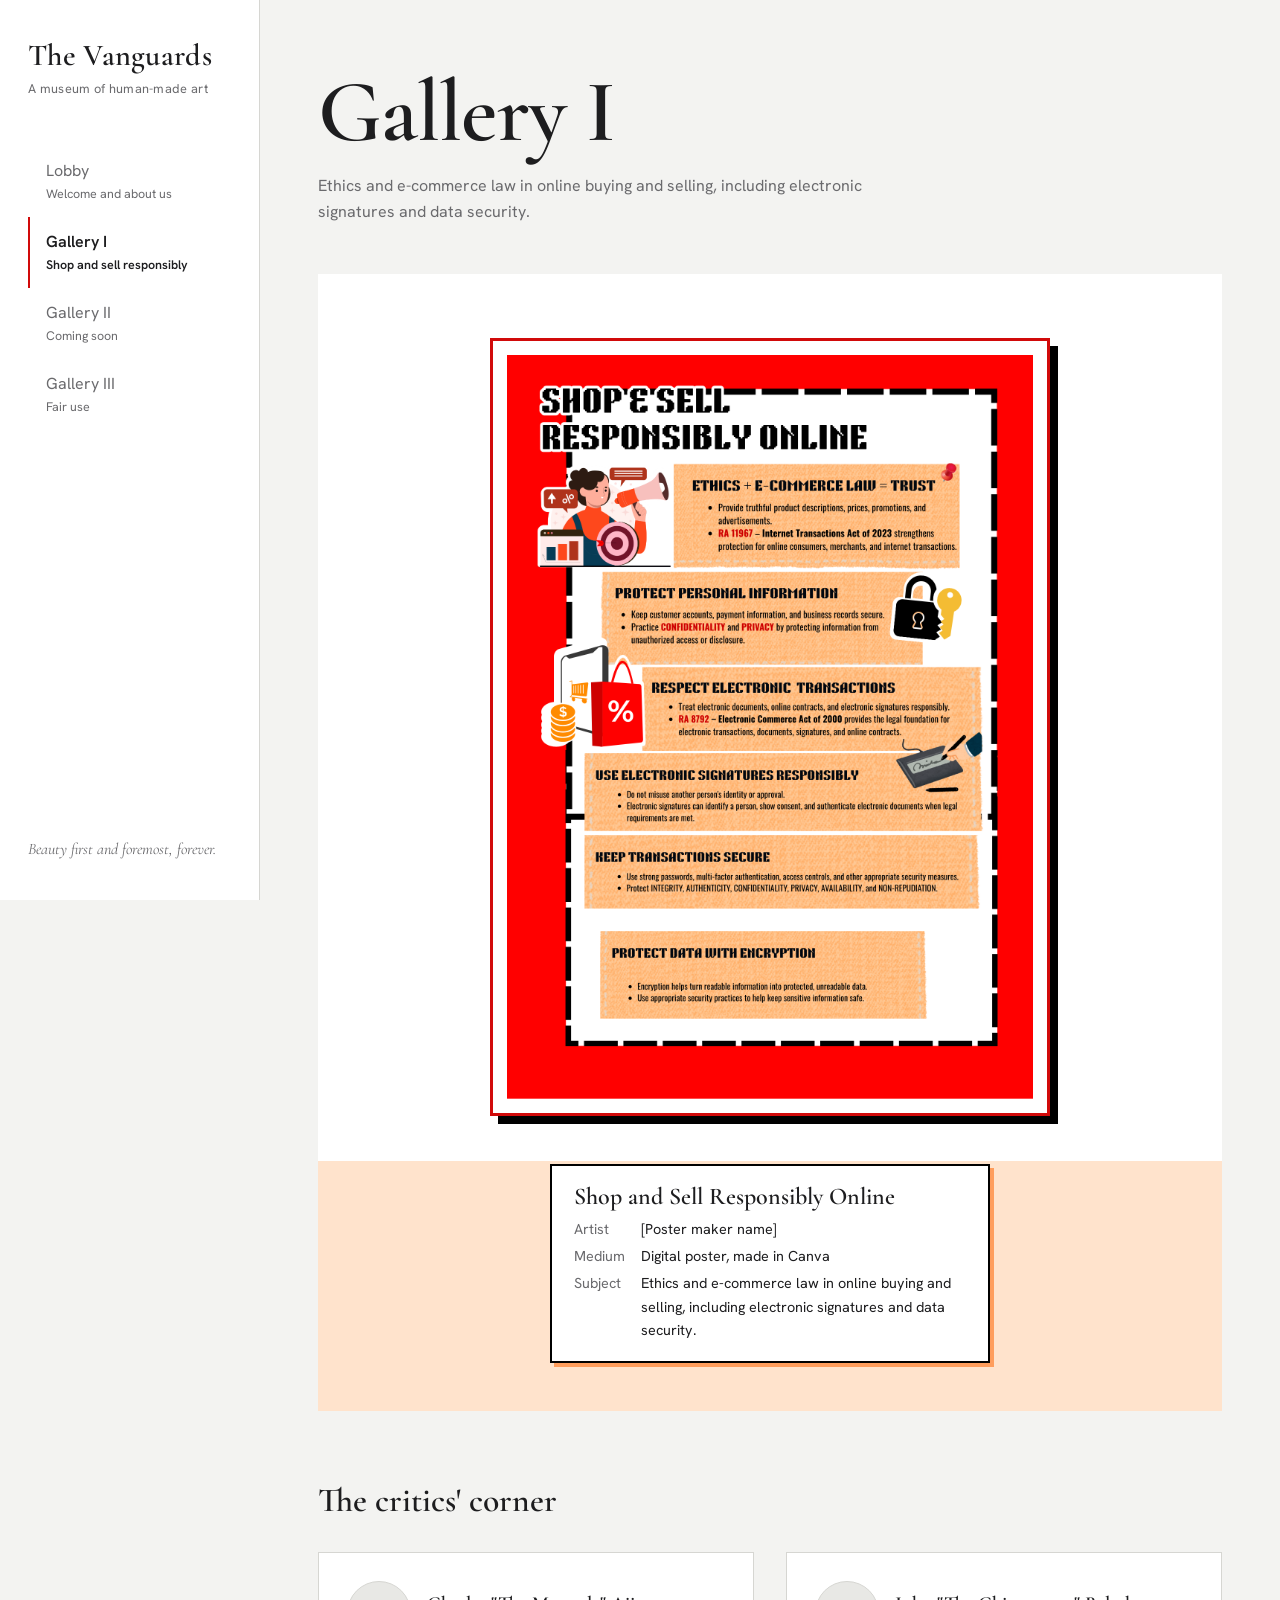
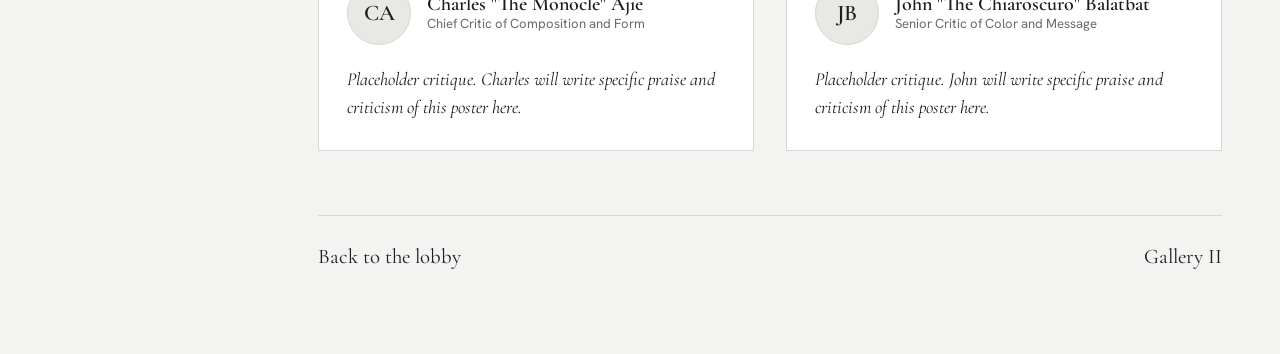
==== artPoster1.html @ 9e4303ab "Uploaded local files poster1 was made by Patricia Pepito poster2 was made by Stefany Dizon (not upl" ====
<!DOCTYPE html>
<html lang="en">
<head>
<meta charset="utf-8">
<meta name="viewport" content="width=device-width, initial-scale=1">
<title>Shop and Sell Responsibly Online | The Vanguards Museum</title>
<link rel="preconnect" href="https://fonts.googleapis.com">
<link rel="preconnect" href="https://fonts.gstatic.com" crossorigin>
<link href="https://fonts.googleapis.com/css2?family=Cormorant+Garamond:ital,wght@0,500;0,600;1,500&family=Hanken+Grotesk:wght@400;600&display=swap" rel="stylesheet">
<link rel="stylesheet" href="css/Styles.css">
</head>
<body class="room-1">
<aside class="sidebar">
  <a class="brand" href="index.html">The Vanguards<small>A museum of human-made art</small></a>
  <nav aria-label="Museum">
    <a href="index.html">Lobby<span>Welcome and about us</span></a>
    <a href="artPoster1.html" aria-current="page">Gallery I<span>Shop and sell responsibly</span></a>
    <a href="artPoster2.html">Gallery II<span>Coming soon</span></a>
    <a href="artPoster3.html">Gallery III<span>Fair use</span></a>
  </nav>
  <p class="side-note">Beauty first and foremost, forever.</p>
</aside>
<main>
<header class="room-head">
  <h1>Gallery I</h1>
  <p>Ethics and e-commerce law in online buying and selling, including electronic signatures and data security.</p>
</header>

<div class="hall">
  <figure class="frame"><img src="img/poster1.png" alt="Red poster titled Shop and Sell Responsibly Online, with orange note panels on ethics, personal information, electronic transactions, e-signatures, secure transactions and encryption."></figure>
  <div class="plaque">
    <h2>Shop and Sell Responsibly Online</h2>
    <dl>
      <dt>Artist</dt><dd>[Poster maker name]</dd>
      <dt>Medium</dt><dd>Digital poster, made in Canva</dd>
      <dt>Subject</dt><dd>Ethics and e-commerce law in online buying and selling, including electronic signatures and data security.</dd>
    </dl>
  </div>
</div>

<section aria-labelledby="critics-title">
  <h2 id="critics-title">The critics' corner</h2>
  <div class="critics">
    <article class="critique">
      <div class="critic">
        <div class="avatar" aria-hidden="true">CA</div>
        <div><h3>Charles "The Monocle" Ajie</h3><p>Chief Critic of Composition and Form</p></div>
      </div>
      <blockquote>Placeholder critique. Charles will write specific praise and criticism of this poster here.</blockquote>
    </article>
    <article class="critique">
      <div class="critic">
        <div class="avatar" aria-hidden="true">JB</div>
        <div><h3>John "The Chiaroscuro" Balatbat</h3><p>Senior Critic of Color and Message</p></div>
      </div>
      <blockquote>Placeholder critique. John will write specific praise and criticism of this poster here.</blockquote>
    </article>
  </div>
</section>

<nav class="pager" aria-label="Gallery pages">
  <a href="index.html">Back to the lobby</a>
  <a href="artPoster2.html">Gallery II</a>
</nav>
</main>
</body>
</html>
---- css/Styles.css ----
/* The Vanguards Museum - shared styles */
:root{
  --wall:#f3f3f1; --floor:#e8e8e5; --ink:#1d1d1f; --muted:#6a6a6d; --line:#d6d6d2;
  --accent:#8a6d3b; --side-w:260px;
  --serif:"Cormorant Garamond",Georgia,serif; --sans:"Hanken Grotesk",system-ui,sans-serif;
}
*{box-sizing:border-box;margin:0}
html{scroll-behavior:smooth}
body{font:400 1rem/1.65 var(--sans);color:var(--ink);background:var(--wall);padding-left:var(--side-w)}
a{color:inherit}
:focus-visible{outline:2px solid var(--accent);outline-offset:3px}

/* Sidebar */
.sidebar{position:fixed;inset:0 auto 0 0;width:var(--side-w);padding:2.5rem 1.75rem;display:flex;flex-direction:column;background:#fff;border-right:1px solid var(--line);z-index:5}
.brand{font:600 1.9rem/1.05 var(--serif);text-decoration:none;letter-spacing:.01em}
.brand small{display:block;margin-top:.5rem;font:400 .8rem/1.4 var(--sans);color:var(--muted)}
.sidebar nav{margin-top:3rem;display:flex;flex-direction:column}
.sidebar nav a{padding:.75rem 0 .75rem 1rem;border-left:2px solid transparent;text-decoration:none;color:var(--muted);transition:color .2s,border-color .2s}
.sidebar nav a span{display:block;font-size:.78rem}
.sidebar nav a:hover,.sidebar nav a[aria-current]{color:var(--ink);border-color:var(--accent)}
.sidebar nav a[aria-current]{font-weight:600}
.side-note{margin-top:auto;font:italic 1rem/1.4 var(--serif);color:var(--muted)}

/* Layout */
main{max-width:1000px;margin:0 auto;padding:4rem 3rem 5rem}
h1,h2,h3{font-family:var(--serif);font-weight:600;line-height:1.1}
h1{font-size:clamp(3rem,7vw,5.5rem);letter-spacing:-.01em}
h2{font-size:2.1rem;margin-bottom:1rem}
h3{font-size:1.4rem}
p{max-width:64ch}
section{margin-top:4.5rem}
.lede{font:italic 1.5rem/1.4 var(--serif);margin-top:1.5rem;max-width:34ch}

/* Lobby */
.hero{padding:3rem 0;border-bottom:1px solid var(--line)}
.two-col{display:grid;grid-template-columns:1fr 1fr;gap:3rem}
.preserve-list{list-style:none;padding:0;border-top:1px solid var(--line)}
.preserve-list li{padding:.9rem 0;border-bottom:1px solid var(--line)}
.preserve-list strong{font-family:var(--serif);font-size:1.25rem;font-weight:600;display:block}
.members{display:grid;grid-template-columns:repeat(auto-fit,minmax(200px,1fr));gap:2.5rem 2rem}
.member h3{font-size:1.3rem}
.member .role{font-size:.8rem;color:var(--accent);margin-bottom:.15rem}
.room-links{display:grid;grid-template-columns:repeat(3,1fr);gap:1.5rem}
.room-links a{display:block;padding:1.5rem;background:#fff;border:1px solid var(--line);text-decoration:none;transition:border-color .2s}
.room-links a:hover{border-color:var(--accent)}
.room-links span{display:block;color:var(--muted);font-size:.85rem;margin-top:.4rem}

/* Poster rooms */
.room-head p{color:var(--muted);margin-top:.75rem}
.hall{margin-top:3rem;padding:4rem 2rem 3rem;background:linear-gradient(#fafaf9 78%,var(--floor) 78%);text-align:center}
.frame{display:inline-block;max-width:min(100%,560px);padding:14px;background:#fff;border:1px solid #cfcfca;box-shadow:0 30px 40px -25px rgba(0,0,0,.45)}
.frame img{display:block;width:100%;height:auto}
.frame.empty{width:min(100%,460px);aspect-ratio:3/4;display:grid;place-items:center;color:var(--muted);font:italic 1.3rem var(--serif);border-style:dashed}
.plaque{max-width:440px;margin:2.5rem auto 0;text-align:left;padding:1.1rem 1.4rem;background:#fff;border:1px solid var(--line);font-size:.9rem}
.plaque h2{font-size:1.5rem;margin:0 0 .4rem}
.plaque dl{display:grid;grid-template-columns:auto 1fr;gap:.2rem 1rem;margin-top:.5rem}
.plaque dt{color:var(--muted)}
.plaque dd{margin:0}
.critics{display:grid;grid-template-columns:1fr 1fr;gap:2rem;margin-top:2rem}
.critique{background:#fff;border:1px solid var(--line);padding:1.75rem}
.critic{display:flex;gap:1rem;align-items:center;margin-bottom:1.25rem}
.avatar{flex:none;width:64px;height:64px;border-radius:50%;background:var(--floor);border:1px solid var(--line);display:grid;place-items:center;font:600 1.4rem var(--serif);overflow:hidden}
.avatar img{width:100%;height:100%;object-fit:cover}
.critic h3{font-size:1.25rem}
.critic p{font-size:.82rem;color:var(--muted);line-height:1.35}
.critique blockquote{font:italic 1.15rem/1.55 var(--serif)}
.pager{display:flex;justify-content:space-between;margin-top:4rem;padding-top:1.5rem;border-top:1px solid var(--line)}
.pager a{text-decoration:none;font-family:var(--serif);font-size:1.3rem}
.pager a:hover{color:var(--accent)}

/* Room themes */
.room-1{--accent:#d10a0a}
.room-1 .frame{border:3px solid #d10a0a;box-shadow:8px 8px 0 #000}
.room-1 .plaque{border:2px solid #000;box-shadow:4px 4px 0 #ff9d5c}
.room-1 .hall{background:linear-gradient(#fff 78%,#ffe3cc 78%)}
.room-3{--accent:#c9a45a;--wall:#15100a;--ink:#f1e6d0;--muted:#a99b82;--line:#3a2f20;--floor:#0c0906}
.room-3 .sidebar,.room-3 .plaque,.room-3 .critique{background:#1d160d}
.room-3 .hall{background:radial-gradient(ellipse at 50% 0,#4a3719 0,#15100a 70%)}
.room-3 .frame{background:#0c0906;border-color:var(--accent);box-shadow:0 0 70px -10px rgba(201,164,90,.5)}
.room-3 .avatar{background:#2a2014}
.room-3 h1{color:var(--accent)}

/* Small screens: sidebar becomes a top strip */
@media (max-width:860px){
  body{padding-left:0}
  .sidebar{position:static;width:auto;padding:1.25rem 1.25rem .5rem;border-right:0;border-bottom:1px solid var(--line)}
  .sidebar nav{margin-top:1rem;flex-direction:row;flex-wrap:wrap;gap:.25rem 1rem}
  .sidebar nav a{padding:.4rem 0;border-left:0;border-bottom:2px solid transparent}
  .sidebar nav a span,.side-note{display:none}
  main{padding:2.5rem 1.25rem 4rem}
  .two-col,.critics,.room-links{grid-template-columns:1fr}
}
@media (prefers-reduced-motion:reduce){*{transition:none!important;scroll-behavior:auto!important}}
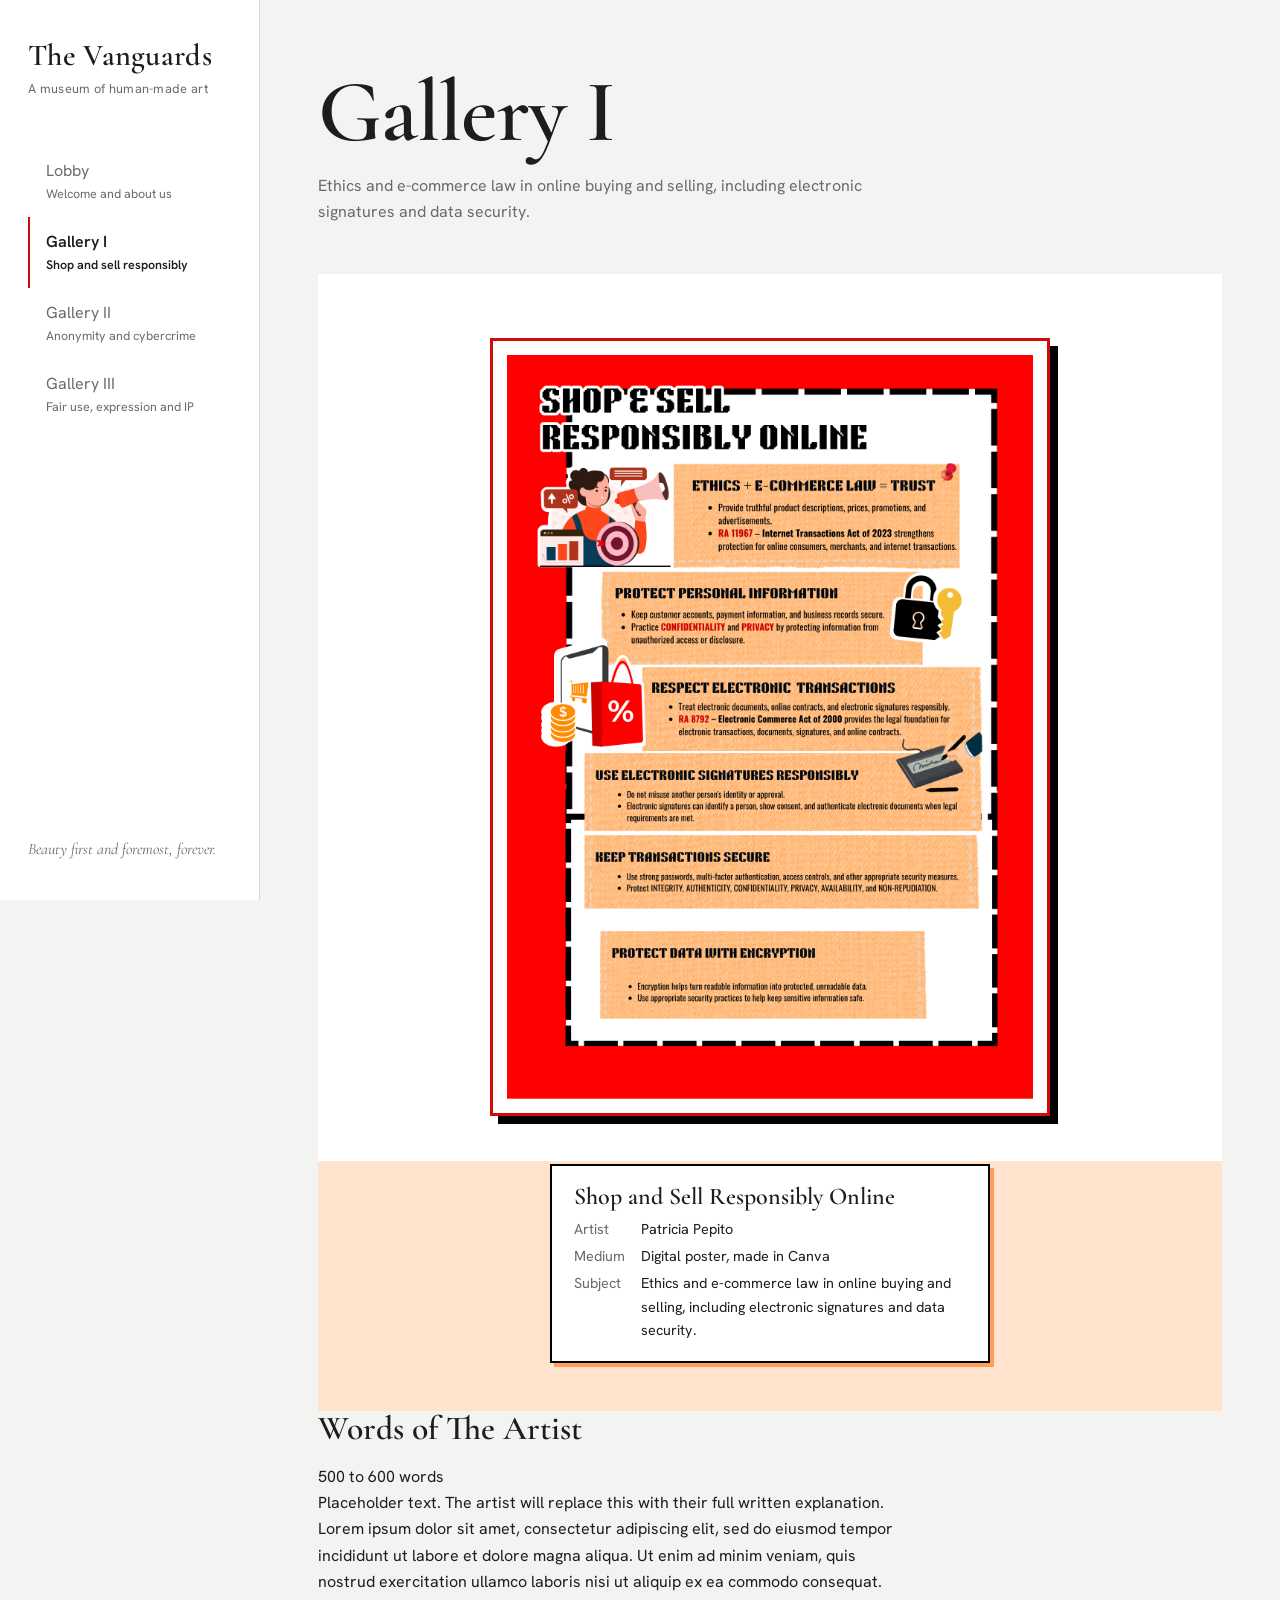
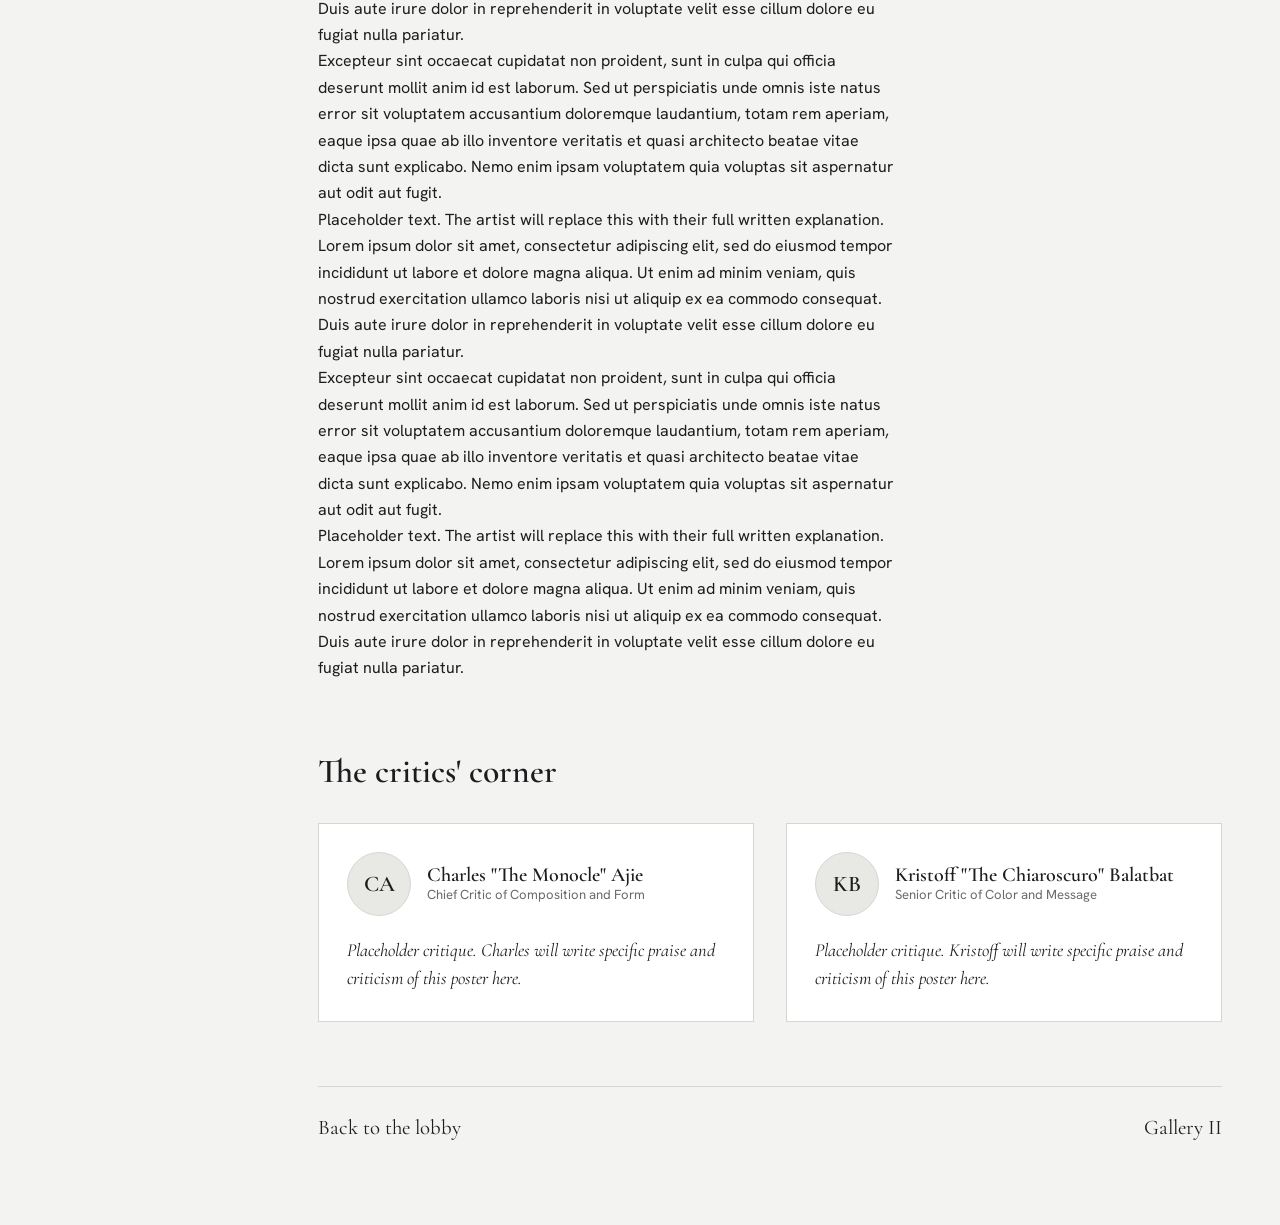
==== commit a5b5b779: "Updated files with locals" ====
--- a/artPoster1.html
+++ b/artPoster1.html
@@ -7,6 +7,7 @@
 <link rel="preconnect" href="https://fonts.googleapis.com">
 <link rel="preconnect" href="https://fonts.gstatic.com" crossorigin>
 <link href="https://fonts.googleapis.com/css2?family=Cormorant+Garamond:ital,wght@0,500;0,600;1,500&family=Hanken+Grotesk:wght@400;600&display=swap" rel="stylesheet">
+<link rel="icon" href="data:image/svg+xml,<svg xmlns=%22http://www.w3.org/2000/svg%22 viewBox=%220 0 100 100%22><text y=%22.9em%22 font-size=%2290%22>🗿</text></svg>">
 <link rel="stylesheet" href="css/Styles.css">
 </head>
 <body class="room-1">
@@ -15,8 +16,8 @@
   <nav aria-label="Museum">
     <a href="index.html">Lobby<span>Welcome and about us</span></a>
     <a href="artPoster1.html" aria-current="page">Gallery I<span>Shop and sell responsibly</span></a>
-    <a href="artPoster2.html">Gallery II<span>Coming soon</span></a>
-    <a href="artPoster3.html">Gallery III<span>Fair use</span></a>
+    <a href="artPoster2.html">Gallery II<span>Anonymity and cybercrime</span></a>
+    <a href="artPoster3.html">Gallery III<span>Fair use, expression and IP</span></a>
   </nav>
   <p class="side-note">Beauty first and foremost, forever.</p>
 </aside>
@@ -26,16 +27,30 @@
   <p>Ethics and e-commerce law in online buying and selling, including electronic signatures and data security.</p>
 </header>
 
+<div class="showcase">
 <div class="hall">
   <figure class="frame"><img src="img/poster1.png" alt="Red poster titled Shop and Sell Responsibly Online, with orange note panels on ethics, personal information, electronic transactions, e-signatures, secure transactions and encryption."></figure>
   <div class="plaque">
     <h2>Shop and Sell Responsibly Online</h2>
     <dl>
-      <dt>Artist</dt><dd>[Poster maker name]</dd>
+      <dt>Artist</dt><dd>Patricia Pepito</dd>
       <dt>Medium</dt><dd>Digital poster, made in Canva</dd>
       <dt>Subject</dt><dd>Ethics and e-commerce law in online buying and selling, including electronic signatures and data security.</dd>
     </dl>
   </div>
+</div>
+
+<aside class="essay" aria-labelledby="essay-title">
+  <article class="essay-card single">
+    <h2 id="essay-title">Words of The Artist</h2>
+    <p class="prompt">500 to 600 words</p>
+      <p>Placeholder text. The artist will replace this with their full written explanation. Lorem ipsum dolor sit amet, consectetur adipiscing elit, sed do eiusmod tempor incididunt ut labore et dolore magna aliqua. Ut enim ad minim veniam, quis nostrud exercitation ullamco laboris nisi ut aliquip ex ea commodo consequat. Duis aute irure dolor in reprehenderit in voluptate velit esse cillum dolore eu fugiat nulla pariatur.</p>
+      <p>Excepteur sint occaecat cupidatat non proident, sunt in culpa qui officia deserunt mollit anim id est laborum. Sed ut perspiciatis unde omnis iste natus error sit voluptatem accusantium doloremque laudantium, totam rem aperiam, eaque ipsa quae ab illo inventore veritatis et quasi architecto beatae vitae dicta sunt explicabo. Nemo enim ipsam voluptatem quia voluptas sit aspernatur aut odit aut fugit.</p>
+      <p>Placeholder text. The artist will replace this with their full written explanation. Lorem ipsum dolor sit amet, consectetur adipiscing elit, sed do eiusmod tempor incididunt ut labore et dolore magna aliqua. Ut enim ad minim veniam, quis nostrud exercitation ullamco laboris nisi ut aliquip ex ea commodo consequat. Duis aute irure dolor in reprehenderit in voluptate velit esse cillum dolore eu fugiat nulla pariatur.</p>
+      <p>Excepteur sint occaecat cupidatat non proident, sunt in culpa qui officia deserunt mollit anim id est laborum. Sed ut perspiciatis unde omnis iste natus error sit voluptatem accusantium doloremque laudantium, totam rem aperiam, eaque ipsa quae ab illo inventore veritatis et quasi architecto beatae vitae dicta sunt explicabo. Nemo enim ipsam voluptatem quia voluptas sit aspernatur aut odit aut fugit.</p>
+      <p>Placeholder text. The artist will replace this with their full written explanation. Lorem ipsum dolor sit amet, consectetur adipiscing elit, sed do eiusmod tempor incididunt ut labore et dolore magna aliqua. Ut enim ad minim veniam, quis nostrud exercitation ullamco laboris nisi ut aliquip ex ea commodo consequat. Duis aute irure dolor in reprehenderit in voluptate velit esse cillum dolore eu fugiat nulla pariatur.</p>
+  </article>
+</aside>
 </div>
 
 <section aria-labelledby="critics-title">
@@ -50,10 +65,10 @@
     </article>
     <article class="critique">
       <div class="critic">
-        <div class="avatar" aria-hidden="true">JB</div>
-        <div><h3>John "The Chiaroscuro" Balatbat</h3><p>Senior Critic of Color and Message</p></div>
+        <div class="avatar" aria-hidden="true">KB</div>
+        <div><h3>Kristoff "The Chiaroscuro" Balatbat</h3><p>Senior Critic of Color and Message</p></div>
       </div>
-      <blockquote>Placeholder critique. John will write specific praise and criticism of this poster here.</blockquote>
+      <blockquote>Placeholder critique. Kristoff will write specific praise and criticism of this poster here.</blockquote>
     </article>
   </div>
 </section>
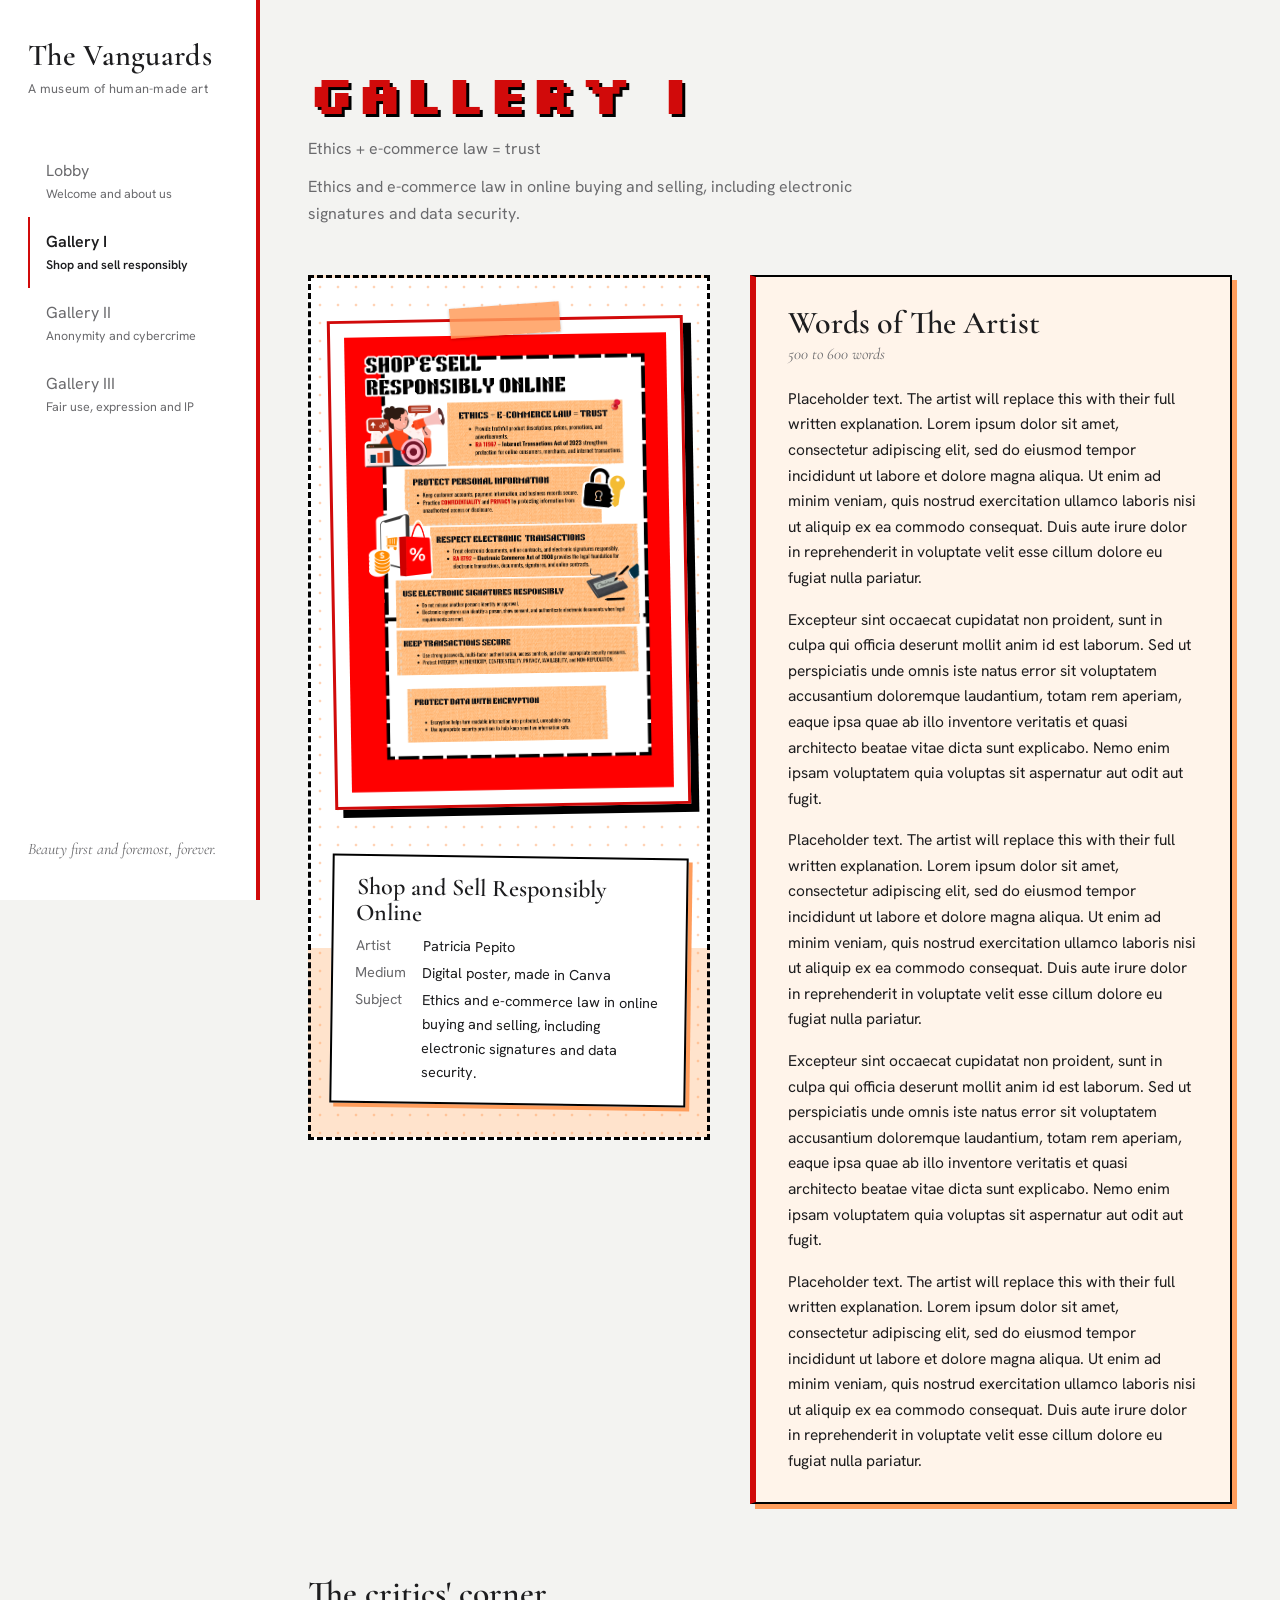
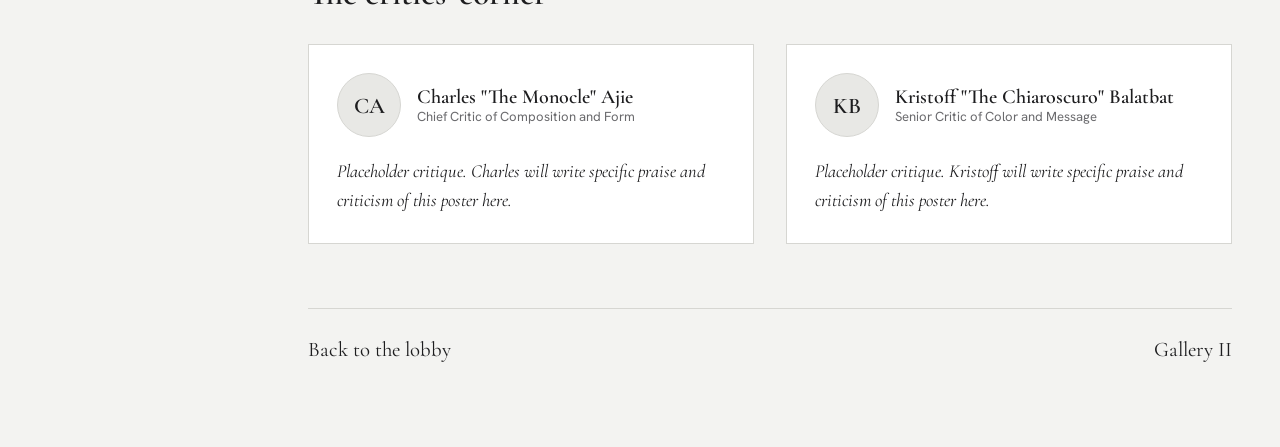
==== commit 29ce65cc: "Updated html" ====
--- a/artPoster1.html
+++ b/artPoster1.html
@@ -24,6 +24,7 @@
 <main>
 <header class="room-head">
   <h1>Gallery I</h1>
+  <p class="tagline">Ethics + e-commerce law = trust</p>
   <p>Ethics and e-commerce law in online buying and selling, including electronic signatures and data security.</p>
 </header>
 
--- a/css/Styles.css
+++ b/css/Styles.css
@@ -1,3 +1,4 @@
+@import url("https://fonts.googleapis.com/css2?family=Silkscreen:wght@400;700&family=Bodoni+Moda:ital,wght@0,500;0,600;1,500&display=swap");
 /* The Vanguards Museum - shared styles */
 :root{
   --wall:#f3f3f1; --floor:#e8e8e5; --ink:#1d1d1f; --muted:#6a6a6d; --line:#d6d6d2;
@@ -91,3 +92,47 @@
   .two-col,.critics,.room-links{grid-template-columns:1fr}
 }
 @media (prefers-reduced-motion:reduce){*{transition:none!important;scroll-behavior:auto!important}}
+
+/* Showcase: poster on the left, written explanation on the right */
+main:has(.showcase){max-width:1240px}
+.showcase{display:grid;grid-template-columns:minmax(0,5fr) minmax(0,6fr);gap:2.5rem;align-items:start;margin-top:3rem}
+.showcase .hall{margin-top:0;padding:2.5rem 1.25rem 2rem;position:sticky;top:1.5rem}
+.essay{display:grid;gap:1rem}
+.essay-head p{color:var(--muted);font-size:.9rem}
+.essay-head h2{margin-bottom:.25rem}
+.essay-card{background:#fff;border:1px solid var(--line);border-left:3px solid var(--accent);padding:1.25rem 1.5rem}
+.essay-card h3{margin-bottom:.2rem}
+.essay-card .prompt{font:italic 1rem/1.4 var(--serif);color:var(--muted);margin-bottom:.6rem}
+.essay-card p:last-child{font-size:.95rem}
+.essay-card.position{border:1px solid var(--accent);border-left-width:3px;background:#fbfaf7}
+.room-2{--accent:#8f1019}
+.room-2 .frame{border-color:var(--accent);border-width:2px}
+.room-1 .essay-card{border-color:#000;border-left:5px solid #d10a0a;background:#fff4ea}
+.room-3 .essay-card,.room-3 .essay-card.position{background:#1d160d}
+@media (max-width:1100px){.showcase{grid-template-columns:1fr}.showcase .hall{position:static}}
+
+/* Single written-explanation card */
+.essay-card.single{border-left-width:3px;padding:1.75rem 2rem}
+.essay-card.single h2{font-size:2rem;margin-bottom:.2rem}
+.essay-card.single p{margin-bottom:1rem;max-width:none;font-size:.97rem}
+.essay-card.single p:last-child{margin-bottom:0}
+.essay-card.single .prompt{font-size:1rem;margin-bottom:1.25rem}
+
+/* Gallery I: pixel and paper-craft styling to echo the poster */
+.room-1 h1{font-family:"Silkscreen",monospace;font-weight:700;font-size:clamp(2rem,5vw,3.4rem);color:#d10a0a;text-shadow:3px 3px 0 #000;letter-spacing:.02em}
+.room-1 .sidebar{border-right:4px solid #d10a0a}
+.room-1 .hall{border:3px dashed #000;background:radial-gradient(rgba(255,157,92,.45) 1.5px,transparent 1.6px) 0 0/18px 18px,linear-gradient(#fff 78%,#ffe3cc 78%)}
+.room-1 .frame{position:relative;transform:rotate(-1deg)}
+.room-1 .frame::before{content:"";position:absolute;top:-16px;left:50%;width:110px;height:30px;margin-left:-55px;background:rgba(255,157,92,.85);transform:rotate(-3deg);box-shadow:0 1px 3px rgba(0,0,0,.25)}
+.room-1 .plaque{transform:rotate(.8deg)}
+.room-1 .essay-card.single{border:2px solid #000;border-left:6px solid #d10a0a;box-shadow:5px 5px 0 #ff9d5c}
+
+/* Gallery II: crimson, binary code and a gallery spotlight */
+.room-2 h1{font-family:"Bodoni Moda",var(--serif);font-weight:500;color:var(--accent);letter-spacing:.03em}
+.room-2 .room-head::after{content:"";display:block;width:90px;height:2px;margin-top:1.25rem;background:var(--accent)}
+.room-2 .sidebar{border-right:1px solid var(--accent)}
+.room-2 .hall{background:url("data:image/svg+xml,%3Csvg xmlns='http://www.w3.org/2000/svg' width='150' height='90'%3E%3Cg font-family='monospace' font-size='12' fill='%238f1019' fill-opacity='.11'%3E%3Ctext x='0' y='14'%3E0 1 1 0 1 0 0 1 1 0%3C/text%3E%3Ctext x='0' y='44'%3E1 0 0 1 0 1 1 0 0 1%3C/text%3E%3Ctext x='0' y='74'%3E0 1 0 1 1 0 1 0 1 1%3C/text%3E%3C/g%3E%3C/svg%3E"),radial-gradient(ellipse at 50% 0,#fff 0,#eeeeec 80%)}
+.room-2 .frame{box-shadow:0 0 0 6px #fff,0 0 0 7px var(--accent),0 35px 45px -25px rgba(0,0,0,.5);margin:7px}
+.room-2 .plaque{border-top:3px solid var(--accent)}
+.room-2 .essay-card.single{border-top:3px solid var(--accent);border-left:1px solid var(--line)}
+.room-2 .essay-card.single h2{font-family:"Bodoni Moda",var(--serif);font-weight:500;font-size:1.7rem}
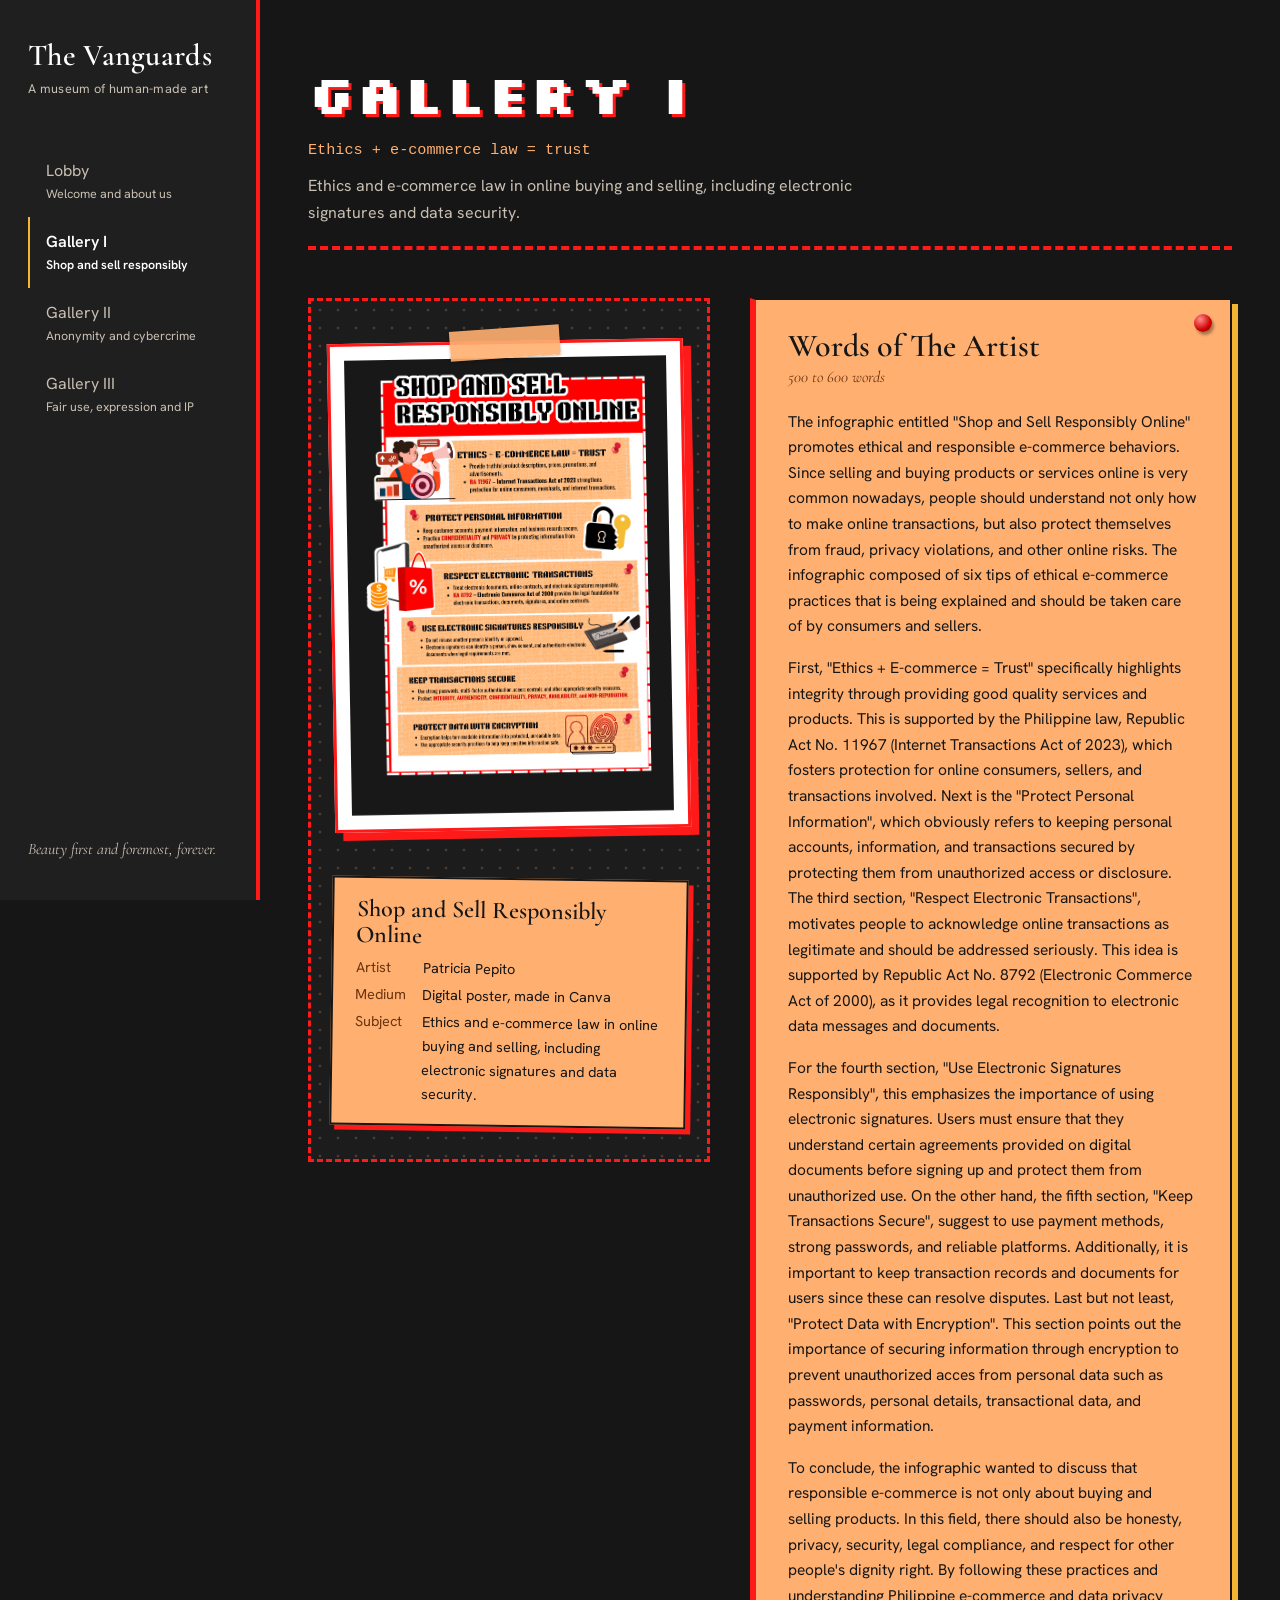
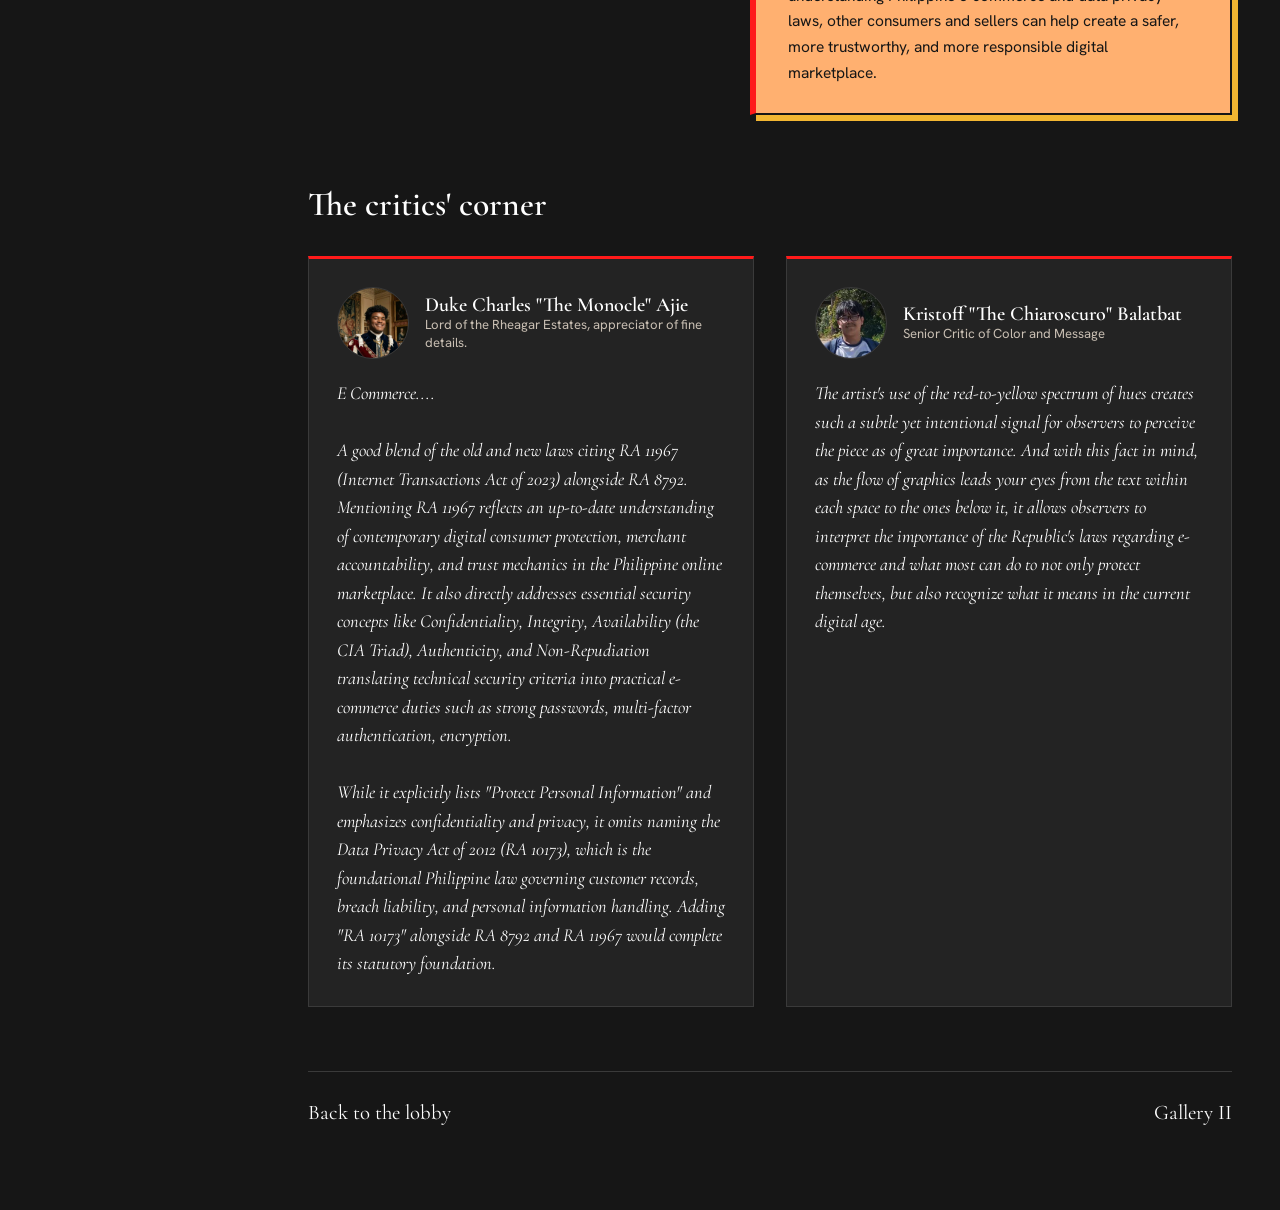
==== commit ff5e2cd0: "Added local files" ====
--- a/artPoster1.html
+++ b/artPoster1.html
@@ -45,11 +45,13 @@
   <article class="essay-card single">
     <h2 id="essay-title">Words of The Artist</h2>
     <p class="prompt">500 to 600 words</p>
-      <p>Placeholder text. The artist will replace this with their full written explanation. Lorem ipsum dolor sit amet, consectetur adipiscing elit, sed do eiusmod tempor incididunt ut labore et dolore magna aliqua. Ut enim ad minim veniam, quis nostrud exercitation ullamco laboris nisi ut aliquip ex ea commodo consequat. Duis aute irure dolor in reprehenderit in voluptate velit esse cillum dolore eu fugiat nulla pariatur.</p>
-      <p>Excepteur sint occaecat cupidatat non proident, sunt in culpa qui officia deserunt mollit anim id est laborum. Sed ut perspiciatis unde omnis iste natus error sit voluptatem accusantium doloremque laudantium, totam rem aperiam, eaque ipsa quae ab illo inventore veritatis et quasi architecto beatae vitae dicta sunt explicabo. Nemo enim ipsam voluptatem quia voluptas sit aspernatur aut odit aut fugit.</p>
-      <p>Placeholder text. The artist will replace this with their full written explanation. Lorem ipsum dolor sit amet, consectetur adipiscing elit, sed do eiusmod tempor incididunt ut labore et dolore magna aliqua. Ut enim ad minim veniam, quis nostrud exercitation ullamco laboris nisi ut aliquip ex ea commodo consequat. Duis aute irure dolor in reprehenderit in voluptate velit esse cillum dolore eu fugiat nulla pariatur.</p>
-      <p>Excepteur sint occaecat cupidatat non proident, sunt in culpa qui officia deserunt mollit anim id est laborum. Sed ut perspiciatis unde omnis iste natus error sit voluptatem accusantium doloremque laudantium, totam rem aperiam, eaque ipsa quae ab illo inventore veritatis et quasi architecto beatae vitae dicta sunt explicabo. Nemo enim ipsam voluptatem quia voluptas sit aspernatur aut odit aut fugit.</p>
-      <p>Placeholder text. The artist will replace this with their full written explanation. Lorem ipsum dolor sit amet, consectetur adipiscing elit, sed do eiusmod tempor incididunt ut labore et dolore magna aliqua. Ut enim ad minim veniam, quis nostrud exercitation ullamco laboris nisi ut aliquip ex ea commodo consequat. Duis aute irure dolor in reprehenderit in voluptate velit esse cillum dolore eu fugiat nulla pariatur.</p>
+      <p>The infographic entitled "Shop and Sell Responsibly Online" promotes ethical and responsible e-commerce behaviors. Since selling and buying products or services online is very common nowadays, people should understand not only how to make online transactions, but also protect themselves from fraud, privacy violations, and other online risks. The infographic composed of six tips of ethical e-commerce practices that is being explained and should be taken care of by consumers and sellers.</p>
+
+      <p>First, "Ethics + E-commerce = Trust" specifically highlights integrity through providing good quality services and products. This is supported by the Philippine law, Republic Act No. 11967 (Internet Transactions Act of 2023), which fosters protection for online consumers, sellers, and transactions involved. Next is the "Protect Personal Information", which obviously refers to keeping personal accounts, information, and transactions secured by protecting them from unauthorized access or disclosure. The third section, "Respect Electronic Transactions", motivates people to acknowledge online transactions as legitimate and should be addressed seriously. This idea is supported by Republic Act No. 8792 (Electronic Commerce Act of 2000), as it provides legal recognition to electronic data messages and documents.</p>
+
+      <p>For the fourth section, "Use Electronic Signatures  Responsibly",  this emphasizes the importance of using electronic signatures. Users must ensure that they understand certain agreements provided on digital documents before signing up and protect them from unauthorized use. On the other hand, the fifth section, "Keep Transactions Secure", suggest to use payment methods, strong passwords, and reliable platforms. Additionally, it is important to keep transaction records and documents for users since these can resolve disputes. Last but not least, "Protect Data with Encryption". This section points out the importance of securing information through encryption to prevent unauthorized acces from personal data such as passwords, personal details, transactional data, and payment information.</p>
+
+      <p>To conclude, the infographic wanted to discuss that responsible e-commerce is not only about buying and selling products. In this field, there should also be honesty, privacy, security, legal compliance, and respect for other people's dignity right. By following these practices and understanding Philippine e-commerce and data privacy laws, other consumers and sellers can help create a safer, more trustworthy, and more responsible digital marketplace.</p>
   </article>
 </aside>
 </div>
@@ -59,17 +61,17 @@
   <div class="critics">
     <article class="critique">
       <div class="critic">
-        <div class="avatar" aria-hidden="true">CA</div>
-        <div><h3>Charles "The Monocle" Ajie</h3><p>Chief Critic of Composition and Form</p></div>
+        <div class="avatar"><img src="img/Charles.jpg" alt="Portrait of Duke Charles Ajie" onerror="this.remove()"><span aria-hidden="true">CA</span></div>
+        <div><h3>Duke Charles "The Monocle" Ajie</h3><p>Lord of the Rheagar Estates, appreciator of fine details.</p></div>
       </div>
-      <blockquote>Placeholder critique. Charles will write specific praise and criticism of this poster here.</blockquote>
+      <blockquote>E Commerce.... <br><br> A good blend of the old and new laws citing RA 11967 (Internet Transactions Act of 2023) alongside RA 8792. Mentioning RA 11967 reflects an up-to-date understanding of contemporary digital consumer protection, merchant accountability, and trust mechanics in the Philippine online marketplace. It also directly addresses essential security concepts like Confidentiality, Integrity, Availability (the CIA Triad), Authenticity, and Non-Repudiation translating technical security criteria into practical e-commerce duties such as strong passwords, multi-factor authentication, encryption. <br><br> While it explicitly lists "Protect Personal Information" and emphasizes confidentiality and privacy, it omits naming the Data Privacy Act of 2012 (RA 10173), which is the foundational Philippine law governing customer records, breach liability, and personal information handling. Adding "RA 10173" alongside RA 8792 and RA 11967 would complete its statutory foundation.</blockquote>
     </article>
     <article class="critique">
       <div class="critic">
-        <div class="avatar" aria-hidden="true">KB</div>
+        <div class="avatar"><img src="img/Kristoff.jpg" alt="Portrait of Kristoff Balatbat" onerror="this.remove()"><span aria-hidden="true">KB</span></div>
         <div><h3>Kristoff "The Chiaroscuro" Balatbat</h3><p>Senior Critic of Color and Message</p></div>
       </div>
-      <blockquote>Placeholder critique. Kristoff will write specific praise and criticism of this poster here.</blockquote>
+      <blockquote>The artist's use of the red-to-yellow spectrum of hues creates such a subtle yet intentional signal for observers to perceive the piece as of great importance. And with this fact in mind, as the flow of graphics leads your eyes from the text within each space to the ones below it, it allows observers to interpret the importance of the Republic's laws regarding e-commerce and what most can do to not only protect themselves, but also recognize what it means in the current digital age.</blockquote>
     </article>
   </div>
 </section>
--- a/css/Styles.css
+++ b/css/Styles.css
@@ -136,3 +136,35 @@
 .room-2 .plaque{border-top:3px solid var(--accent)}
 .room-2 .essay-card.single{border-top:3px solid var(--accent);border-left:1px solid var(--line)}
 .room-2 .essay-card.single h2{font-family:"Bodoni Moda",var(--serif);font-weight:500;font-size:1.7rem}
+
+/* ===== Gallery I v2: the artist's palette (charcoal, red, peach paper, yellow) ===== */
+.room-1{--wall:#161616;--ink:#fff;--muted:#c9bfb3;--line:#3a3a3a;--floor:#0f0f0f;--accent:#ff1a1a;--peach:#ffb070;--yellow:#f2b632}
+.room-1 .sidebar{background:#1f1f1f;border-right:4px solid #ff1a1a}
+.room-1 .sidebar nav a:hover,.room-1 .sidebar nav a[aria-current]{border-color:var(--yellow)}
+.room-1 h1{color:#fff;text-shadow:3px 3px 0 #ff1a1a}
+.room-1 .tagline{font:400 .95rem/1.4 "Silkscreen",monospace;color:var(--peach);margin-top:1rem;max-width:none}
+.room-1 .room-head::after{content:"";display:block;margin-top:1.25rem;border-top:4px dashed #ff1a1a}
+.room-1 .room-head p:not(.tagline){color:var(--muted)}
+.room-1 .hall{background:radial-gradient(rgba(255,176,112,.22) 1.5px,transparent 1.6px) 0 0/18px 18px,#1c1c1c;border:3px dashed #ff1a1a}
+.room-1 .frame{background:#fff;border:3px solid #ff1a1a;box-shadow:8px 8px 0 #ff1a1a}
+.room-1 .frame::before{background:rgba(255,176,112,.9)}
+.room-1 .plaque{background:var(--peach);color:#161616;border:2px solid #161616;box-shadow:5px 5px 0 #ff1a1a}
+.room-1 .plaque dt{color:#6b3410}
+.room-1 .essay-card.single{position:relative;background:var(--peach);color:#161616;border:2px solid #161616;border-left:6px solid #ff1a1a;box-shadow:6px 6px 0 var(--yellow)}
+.room-1 .essay-card.single::after{content:"";position:absolute;top:14px;right:18px;width:18px;height:18px;border-radius:50%;background:radial-gradient(circle at 35% 30%,#ff8c8c,#d10000 60%,#7a0000);box-shadow:2px 3px 3px rgba(0,0,0,.35)}
+.room-1 .essay-card.single .prompt{color:#6b3410}
+.room-1 .critique{background:#232323;border-color:#3a3a3a;border-top:3px solid #ff1a1a}
+.room-1 .avatar{background:#2d2d2d;color:var(--peach)}
+.room-1 .pager a:hover{color:var(--yellow)}
+
+/* ===== Gallery II v2: poster white fading into off-white ===== */
+.room-2{--wall:#ebe7e0;--floor:#e4dfd6}
+body.room-2{background:linear-gradient(#fff 0,#fff 420px,#ebe7e0 1300px) no-repeat,#ebe7e0}
+.room-2 .tagline{font:400 .8rem/1.8 var(--sans);letter-spacing:.3em;text-transform:uppercase;color:var(--accent);margin-top:1.25rem;max-width:42ch}
+.room-2 .hall{background:url("data:image/svg+xml,%3Csvg xmlns='http://www.w3.org/2000/svg' width='150' height='90'%3E%3Cg font-family='monospace' font-size='12' fill='%238f1019' fill-opacity='.09'%3E%3Ctext x='0' y='14'%3E0 1 1 0 1 0 0 1 1 0%3C/text%3E%3Ctext x='0' y='44'%3E1 0 0 1 0 1 1 0 0 1%3C/text%3E%3Ctext x='0' y='74'%3E0 1 0 1 1 0 1 0 1 1%3C/text%3E%3C/g%3E%3C/svg%3E"),linear-gradient(#fff 0,#f6f4f0 55%,#ebe7e0 100%)}
+.room-2 .plaque,.room-2 .critique,.room-2 .essay-card.single{background:#fcfbf9}
+.room-2 .sidebar{background:linear-gradient(#fff,#f7f5f1)}
+
+/* Critic profile photos: drop a 1:1 image at img/<FirstName>.jpg; initials show until it exists */
+.avatar{position:relative;width:72px;height:72px}
+.avatar img{position:absolute;inset:0;width:100%;height:100%;object-fit:cover;object-position:center 30%}
